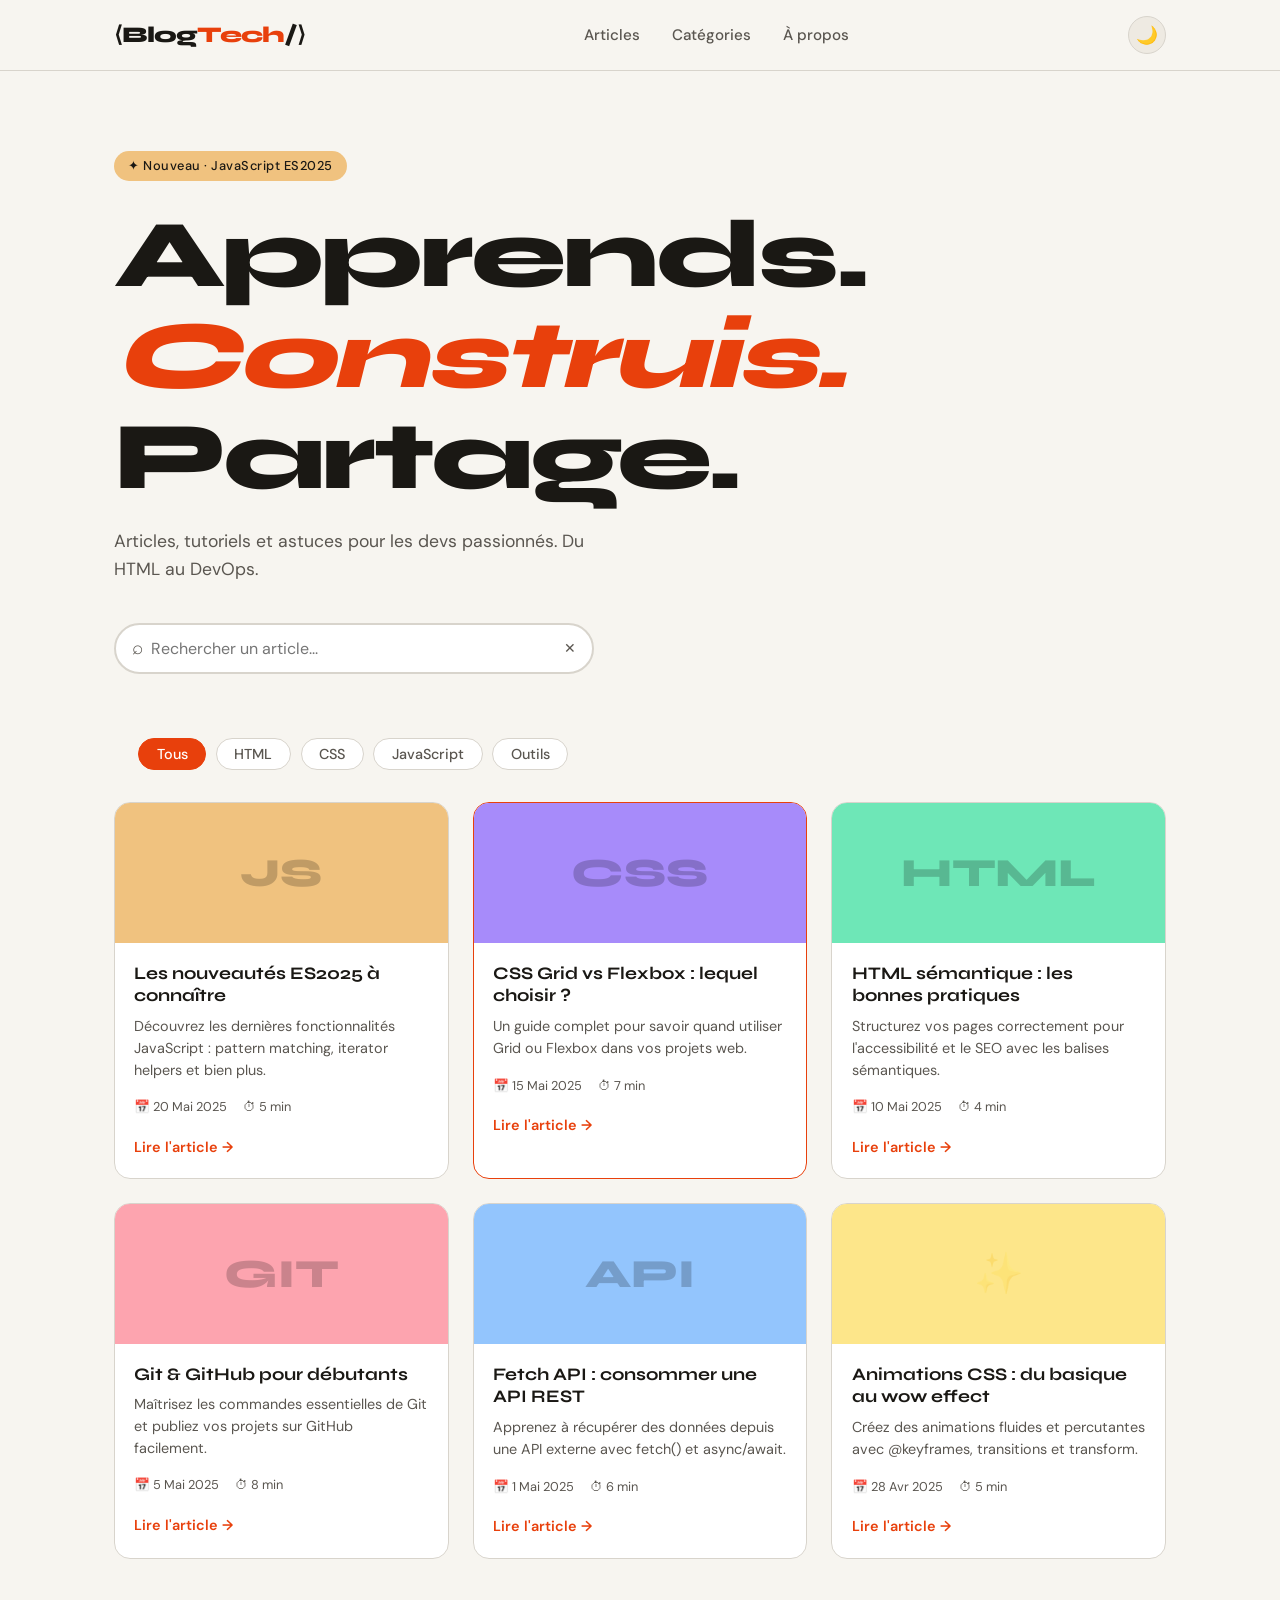
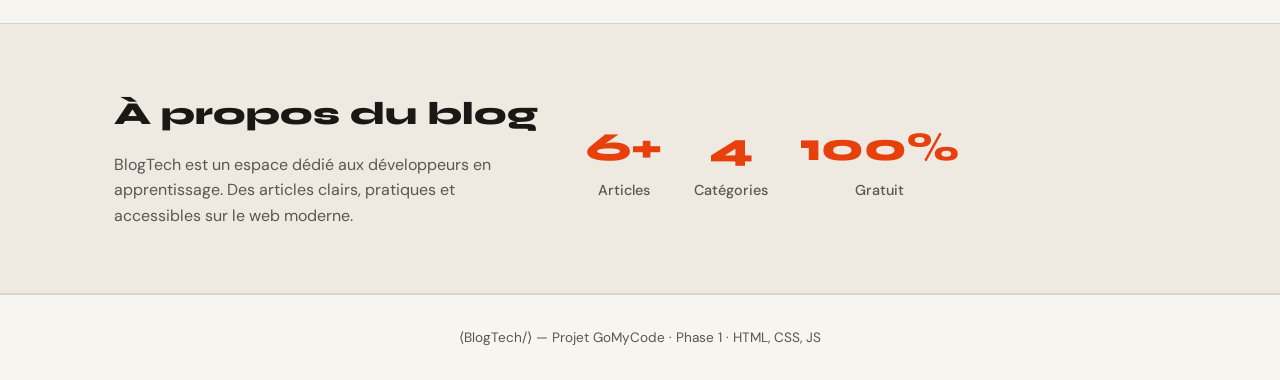
==== index.html @ 01973baa "Add files via upload" ====
<!DOCTYPE html>
<html lang="fr" data-theme="light">
<head>
  <meta charset="UTF-8" />
  <meta name="viewport" content="width=device-width, initial-scale=1.0"/>
  <title>Blog Tech — Articles & Tutoriels</title>
  <link rel="preconnect" href="https://fonts.googleapis.com">
  <link href="https://fonts.googleapis.com/css2?family=Syne:wght@700;800&family=DM+Sans:ital,wght@0,400;0,500;1,400&display=swap" rel="stylesheet">
  <link rel="stylesheet" href="style.css"/>
</head>
<body>

  <!-- HEADER -->
  <header class="header">
    <div class="header__inner">
      <a href="index.html" class="logo">⟨Blog<span>Tech</span>/⟩</a>
      <nav class="nav" id="nav">
        <a href="#articles">Articles</a>
        <a href="#categories">Catégories</a>
        <a href="#about">À propos</a>
      </nav>
      <div class="header__actions">
        <button class="theme-toggle" id="themeToggle" aria-label="Toggle dark mode">🌙</button>
        <button class="burger" id="burger" aria-label="Menu">
          <span></span><span></span><span></span>
        </button>
      </div>
    </div>
  </header>

  <!-- HERO -->
  <section class="hero">
    <div class="hero__tag">✦ Nouveau · JavaScript ES2025</div>
    <h1 class="hero__title">Apprends.<br><em>Construis.</em><br>Partage.</h1>
    <p class="hero__sub">Articles, tutoriels et astuces pour les devs passionnés. Du HTML au DevOps.</p>
    <div class="search-bar">
      <span class="search-icon">⌕</span>
      <input type="text" id="searchInput" placeholder="Rechercher un article..." />
      <button onclick="clearSearch()">✕</button>
    </div>
  </section>

  <!-- CATEGORIES -->
  <section class="categories" id="categories">
    <div class="container">
      <div class="filters" id="filters">
        <button class="filter-btn active" data-cat="all">Tous</button>
        <button class="filter-btn" data-cat="html">HTML</button>
        <button class="filter-btn" data-cat="css">CSS</button>
        <button class="filter-btn" data-cat="javascript">JavaScript</button>
        <button class="filter-btn" data-cat="outils">Outils</button>
      </div>
    </div>
  </section>

  <!-- ARTICLES GRID -->
  <main class="container" id="articles">
    <div class="articles-grid" id="articlesGrid">

      <article class="card" data-cat="javascript">
        <div class="card__badge">JavaScript</div>
        <div class="card__img" style="background:#f0c27f;">
          <span>JS</span>
        </div>
        <div class="card__body">
          <h2 class="card__title">Les nouveautés ES2025 à connaître</h2>
          <p class="card__desc">Découvrez les dernières fonctionnalités JavaScript : pattern matching, iterator helpers et bien plus.</p>
          <div class="card__meta">
            <span>📅 20 Mai 2025</span>
            <span>⏱ 5 min</span>
          </div>
          <a href="article.html" class="card__link">Lire l'article →</a>
        </div>
      </article>

      <article class="card featured" data-cat="css">
        <div class="card__badge">CSS</div>
        <div class="card__img" style="background:#a78bfa;">
          <span>CSS</span>
        </div>
        <div class="card__body">
          <h2 class="card__title">CSS Grid vs Flexbox : lequel choisir ?</h2>
          <p class="card__desc">Un guide complet pour savoir quand utiliser Grid ou Flexbox dans vos projets web.</p>
          <div class="card__meta">
            <span>📅 15 Mai 2025</span>
            <span>⏱ 7 min</span>
          </div>
          <a href="article.html" class="card__link">Lire l'article →</a>
        </div>
      </article>

      <article class="card" data-cat="html">
        <div class="card__badge">HTML</div>
        <div class="card__img" style="background:#6ee7b7;">
          <span>HTML</span>
        </div>
        <div class="card__body">
          <h2 class="card__title">HTML sémantique : les bonnes pratiques</h2>
          <p class="card__desc">Structurez vos pages correctement pour l'accessibilité et le SEO avec les balises sémantiques.</p>
          <div class="card__meta">
            <span>📅 10 Mai 2025</span>
            <span>⏱ 4 min</span>
          </div>
          <a href="article.html" class="card__link">Lire l'article →</a>
        </div>
      </article>

      <article class="card" data-cat="outils">
        <div class="card__badge">Outils</div>
        <div class="card__img" style="background:#fda4af;">
          <span>GIT</span>
        </div>
        <div class="card__body">
          <h2 class="card__title">Git & GitHub pour débutants</h2>
          <p class="card__desc">Maîtrisez les commandes essentielles de Git et publiez vos projets sur GitHub facilement.</p>
          <div class="card__meta">
            <span>📅 5 Mai 2025</span>
            <span>⏱ 8 min</span>
          </div>
          <a href="article.html" class="card__link">Lire l'article →</a>
        </div>
      </article>

      <article class="card" data-cat="javascript">
        <div class="card__badge">JavaScript</div>
        <div class="card__img" style="background:#93c5fd;">
          <span>API</span>
        </div>
        <div class="card__body">
          <h2 class="card__title">Fetch API : consommer une API REST</h2>
          <p class="card__desc">Apprenez à récupérer des données depuis une API externe avec fetch() et async/await.</p>
          <div class="card__meta">
            <span>📅 1 Mai 2025</span>
            <span>⏱ 6 min</span>
          </div>
          <a href="article.html" class="card__link">Lire l'article →</a>
        </div>
      </article>

      <article class="card" data-cat="css">
        <div class="card__badge">CSS</div>
        <div class="card__img" style="background:#fde68a;">
          <span>✨</span>
        </div>
        <div class="card__body">
          <h2 class="card__title">Animations CSS : du basique au wow effect</h2>
          <p class="card__desc">Créez des animations fluides et percutantes avec @keyframes, transitions et transform.</p>
          <div class="card__meta">
            <span>📅 28 Avr 2025</span>
            <span>⏱ 5 min</span>
          </div>
          <a href="article.html" class="card__link">Lire l'article →</a>
        </div>
      </article>

    </div>
    <p class="no-results" id="noResults" style="display:none;">Aucun article trouvé. 😕</p>
  </main>

  <!-- ABOUT -->
  <section class="about" id="about">
    <div class="container about__inner">
      <div class="about__text">
        <h2>À propos du blog</h2>
        <p>BlogTech est un espace dédié aux développeurs en apprentissage. Des articles clairs, pratiques et accessibles sur le web moderne.</p>
      </div>
      <div class="about__stats">
        <div class="stat"><span>6+</span>Articles</div>
        <div class="stat"><span>4</span>Catégories</div>
        <div class="stat"><span>100%</span>Gratuit</div>
      </div>
    </div>
  </section>

  <!-- FOOTER -->
  <footer class="footer">
    <p>⟨BlogTech/⟩ — Projet GoMyCode · Phase 1 · HTML, CSS, JS</p>
  </footer>

  <script src="script.js"></script>
</body>
</html>
---- style.css ----
/* ===== CSS VARIABLES ===== */
:root {
  --bg: #f7f5f0;
  --bg2: #eeeae2;
  --surface: #ffffff;
  --text: #1a1814;
  --text2: #5a5650;
  --accent: #e8400c;
  --accent2: #f0c27f;
  --border: #d8d4cc;
  --shadow: rgba(0,0,0,0.08);
  --radius: 16px;
  --font-head: 'Syne', sans-serif;
  --font-body: 'DM Sans', sans-serif;
}

[data-theme="dark"] {
  --bg: #0f0e0c;
  --bg2: #1a1916;
  --surface: #232220;
  --text: #f0ece4;
  --text2: #9a9690;
  --border: #333230;
  --shadow: rgba(0,0,0,0.3);
}

/* ===== RESET ===== */
*, *::before, *::after { box-sizing: border-box; margin: 0; padding: 0; }
html { scroll-behavior: smooth; }

body {
  font-family: var(--font-body);
  background: var(--bg);
  color: var(--text);
  transition: background 0.3s, color 0.3s;
  line-height: 1.6;
}

a { text-decoration: none; color: inherit; }
img { max-width: 100%; }

.container {
  max-width: 1100px;
  margin: 0 auto;
  padding: 0 1.5rem;
}

/* ===== HEADER ===== */
.header {
  position: sticky;
  top: 0;
  z-index: 100;
  background: var(--bg);
  border-bottom: 1px solid var(--border);
  backdrop-filter: blur(10px);
}

.header__inner {
  max-width: 1100px;
  margin: 0 auto;
  padding: 1rem 1.5rem;
  display: flex;
  align-items: center;
  justify-content: space-between;
  gap: 1rem;
}

.logo {
  font-family: var(--font-head);
  font-size: 1.4rem;
  font-weight: 800;
  letter-spacing: -1px;
}
.logo span { color: var(--accent); }

.nav {
  display: flex;
  gap: 2rem;
}

.nav a {
  font-size: 0.95rem;
  font-weight: 500;
  color: var(--text2);
  transition: color 0.2s;
  position: relative;
}

.nav a::after {
  content: '';
  position: absolute;
  bottom: -2px; left: 0;
  width: 0; height: 2px;
  background: var(--accent);
  transition: width 0.2s;
}

.nav a:hover { color: var(--text); }
.nav a:hover::after { width: 100%; }

.header__actions { display: flex; gap: 0.5rem; align-items: center; }

.theme-toggle {
  background: var(--bg2);
  border: 1px solid var(--border);
  border-radius: 50%;
  width: 38px; height: 38px;
  font-size: 1.1rem;
  cursor: pointer;
  transition: transform 0.2s;
}
.theme-toggle:hover { transform: rotate(20deg); }

.burger {
  display: none;
  flex-direction: column;
  gap: 5px;
  background: none;
  border: none;
  cursor: pointer;
  padding: 4px;
}
.burger span {
  display: block;
  width: 24px; height: 2px;
  background: var(--text);
  border-radius: 2px;
  transition: 0.3s;
}

/* ===== HERO ===== */
.hero {
  padding: 5rem 1.5rem 4rem;
  max-width: 1100px;
  margin: 0 auto;
}

.hero__tag {
  display: inline-block;
  background: var(--accent2);
  color: #1a1814;
  font-size: 0.8rem;
  font-weight: 500;
  padding: 0.3rem 0.9rem;
  border-radius: 999px;
  margin-bottom: 1.5rem;
  letter-spacing: 0.5px;
}

.hero__title {
  font-family: var(--font-head);
  font-size: clamp(3rem, 8vw, 6rem);
  font-weight: 800;
  line-height: 1.05;
  letter-spacing: -3px;
  margin-bottom: 1.2rem;
  animation: fadeUp 0.6s ease both;
}

.hero__title em {
  color: var(--accent);
  font-style: italic;
}

.hero__sub {
  font-size: 1.1rem;
  color: var(--text2);
  max-width: 500px;
  margin-bottom: 2.5rem;
  animation: fadeUp 0.6s 0.1s ease both;
}

/* ===== SEARCH ===== */
.search-bar {
  display: flex;
  align-items: center;
  background: var(--surface);
  border: 2px solid var(--border);
  border-radius: 999px;
  padding: 0.5rem 1rem;
  max-width: 480px;
  gap: 0.5rem;
  transition: border-color 0.2s;
  animation: fadeUp 0.6s 0.2s ease both;
}

.search-bar:focus-within { border-color: var(--accent); }

.search-icon { font-size: 1.2rem; color: var(--text2); }

.search-bar input {
  flex: 1;
  border: none;
  background: none;
  outline: none;
  font-size: 1rem;
  font-family: var(--font-body);
  color: var(--text);
}

.search-bar button {
  background: none;
  border: none;
  cursor: pointer;
  color: var(--text2);
  font-size: 0.9rem;
  transition: color 0.2s;
}
.search-bar button:hover { color: var(--accent); }

/* ===== CATEGORIES / FILTERS ===== */
.categories {
  padding: 0 0 2rem;
}

.filters {
  display: flex;
  gap: 0.6rem;
  flex-wrap: wrap;
  padding: 0 1.5rem;
  max-width: 1100px;
  margin: 0 auto;
}

.filter-btn {
  background: var(--surface);
  border: 1.5px solid var(--border);
  border-radius: 999px;
  padding: 0.4rem 1.1rem;
  font-size: 0.9rem;
  font-family: var(--font-body);
  font-weight: 500;
  cursor: pointer;
  color: var(--text2);
  transition: all 0.2s;
}

.filter-btn:hover,
.filter-btn.active {
  background: var(--accent);
  border-color: var(--accent);
  color: white;
}

/* ===== ARTICLES GRID ===== */
.articles-grid {
  display: grid;
  grid-template-columns: repeat(auto-fill, minmax(300px, 1fr));
  gap: 1.5rem;
  padding: 0 0 4rem;
}

/* ===== CARD ===== */
.card {
  background: var(--surface);
  border: 1.5px solid var(--border);
  border-radius: var(--radius);
  overflow: hidden;
  transition: transform 0.25s, box-shadow 0.25s;
  animation: fadeUp 0.5s ease both;
}

.card:hover {
  transform: translateY(-6px);
  box-shadow: 0 20px 40px var(--shadow);
}

.card.featured {
  grid-column: span 1;
  border-color: var(--accent);
}

.card__badge {
  position: absolute;
  top: 0.8rem; left: 0.8rem;
  background: rgba(0,0,0,0.5);
  color: white;
  font-size: 0.7rem;
  font-weight: 700;
  padding: 0.2rem 0.6rem;
  border-radius: 999px;
  letter-spacing: 0.5px;
  text-transform: uppercase;
}

.card__img {
  position: relative;
  height: 140px;
  display: flex;
  align-items: center;
  justify-content: center;
  font-family: var(--font-head);
  font-size: 2.5rem;
  font-weight: 800;
  color: rgba(0,0,0,0.2);
}

.card__body {
  padding: 1.2rem;
}

.card__title {
  font-family: var(--font-head);
  font-size: 1.1rem;
  font-weight: 700;
  margin-bottom: 0.5rem;
  line-height: 1.3;
}

.card__desc {
  font-size: 0.9rem;
  color: var(--text2);
  margin-bottom: 1rem;
  line-height: 1.5;
}

.card__meta {
  display: flex;
  gap: 1rem;
  font-size: 0.8rem;
  color: var(--text2);
  margin-bottom: 1rem;
}

.card__link {
  display: inline-block;
  color: var(--accent);
  font-weight: 600;
  font-size: 0.9rem;
  transition: gap 0.2s;
}
.card__link:hover { letter-spacing: 0.5px; }

.no-results {
  text-align: center;
  padding: 3rem;
  color: var(--text2);
  font-size: 1.1rem;
}

/* ===== ABOUT ===== */
.about {
  background: var(--bg2);
  border-top: 1px solid var(--border);
  border-bottom: 1px solid var(--border);
  padding: 4rem 1.5rem;
}

.about__inner {
  display: flex;
  gap: 3rem;
  align-items: center;
  flex-wrap: wrap;
}

.about__text h2 {
  font-family: var(--font-head);
  font-size: 2rem;
  font-weight: 800;
  margin-bottom: 0.8rem;
}

.about__text p {
  color: var(--text2);
  max-width: 400px;
}

.about__stats {
  display: flex;
  gap: 2rem;
  flex-wrap: wrap;
}

.stat {
  text-align: center;
}

.stat span {
  display: block;
  font-family: var(--font-head);
  font-size: 2.5rem;
  font-weight: 800;
  color: var(--accent);
}

.stat {
  font-size: 0.9rem;
  color: var(--text2);
  font-weight: 500;
}

/* ===== FOOTER ===== */
.footer {
  text-align: center;
  padding: 2rem 1.5rem;
  font-size: 0.85rem;
  color: var(--text2);
  border-top: 1px solid var(--border);
}

/* ===== ANIMATIONS ===== */
@keyframes fadeUp {
  from { opacity: 0; transform: translateY(20px); }
  to   { opacity: 1; transform: translateY(0); }
}

/* ===== RESPONSIVE ===== */
@media (max-width: 768px) {
  .nav {
    display: none;
    position: fixed;
    top: 65px; left: 0; right: 0;
    background: var(--bg);
    border-bottom: 1px solid var(--border);
    flex-direction: column;
    padding: 1.5rem;
    gap: 1.2rem;
    z-index: 99;
  }

  .nav.open { display: flex; }

  .burger { display: flex; }

  .hero__title { letter-spacing: -2px; }

  .articles-grid { grid-template-columns: 1fr; }

  .about__inner { flex-direction: column; gap: 2rem; }
}
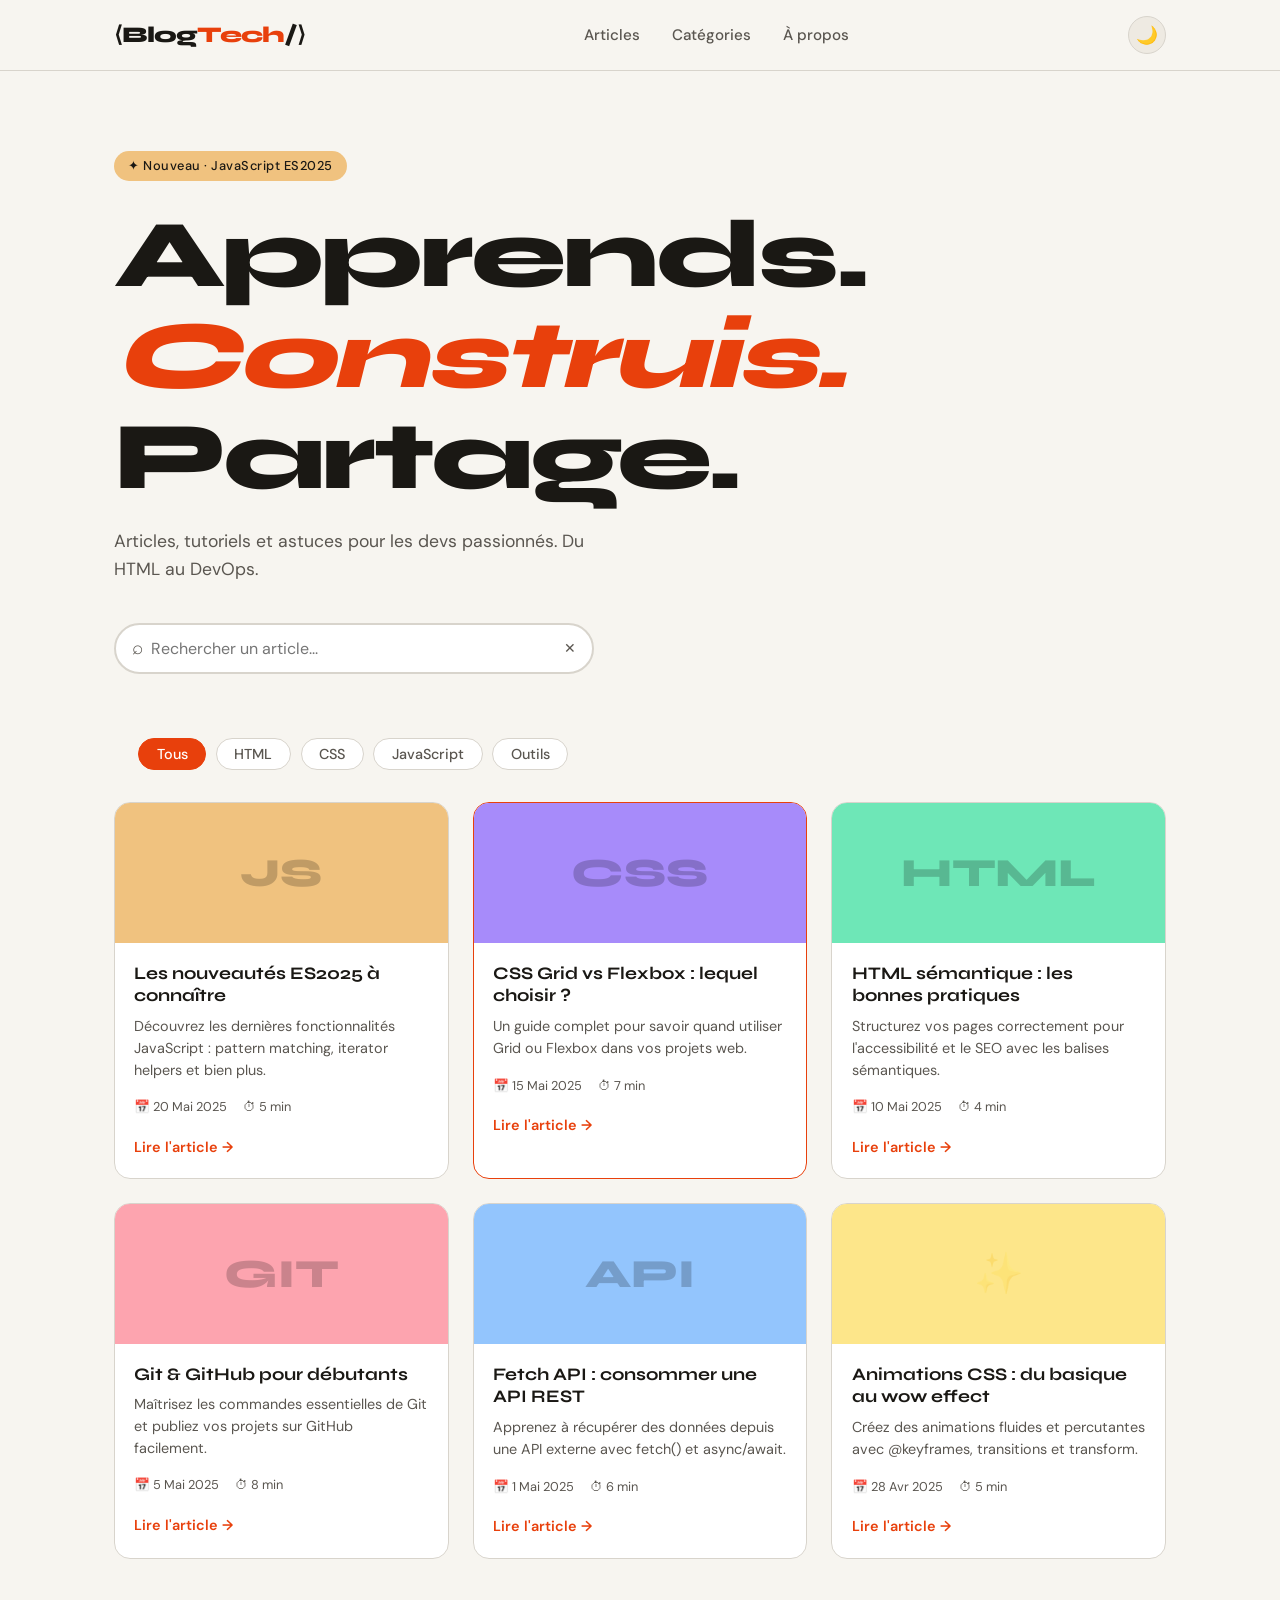
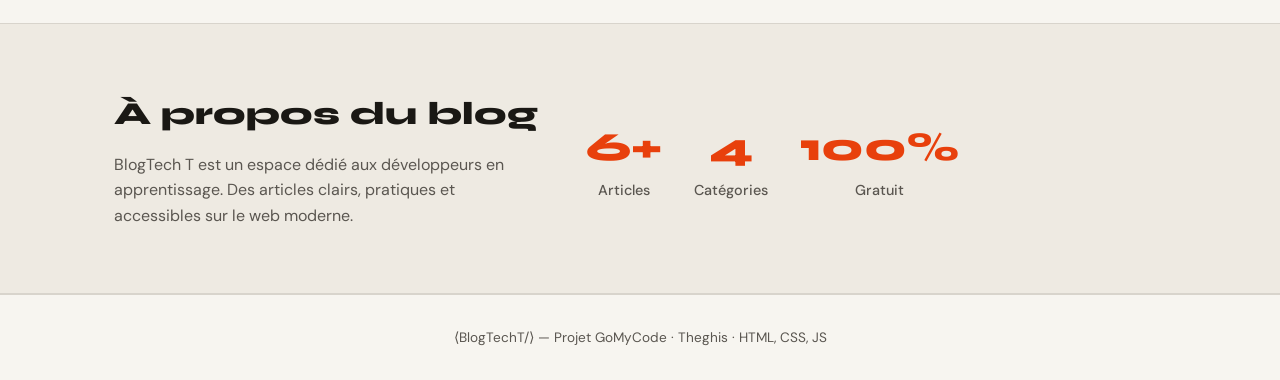
==== commit 65d7f3bc: "Modify blog title and update about section Updated the blog title and about section content." ====
--- a/index.html
+++ b/index.html
@@ -3,7 +3,7 @@
 <head>
   <meta charset="UTF-8" />
   <meta name="viewport" content="width=device-width, initial-scale=1.0"/>
-  <title>Blog Tech — Articles & Tutoriels</title>
+  <title>Blog Tech T — Articles & Tutoriels</title>
   <link rel="preconnect" href="https://fonts.googleapis.com">
   <link href="https://fonts.googleapis.com/css2?family=Syne:wght@700;800&family=DM+Sans:ital,wght@0,400;0,500;1,400&display=swap" rel="stylesheet">
   <link rel="stylesheet" href="style.css"/>
@@ -162,7 +162,7 @@
     <div class="container about__inner">
       <div class="about__text">
         <h2>À propos du blog</h2>
-        <p>BlogTech est un espace dédié aux développeurs en apprentissage. Des articles clairs, pratiques et accessibles sur le web moderne.</p>
+        <p>BlogTech T est un espace dédié aux développeurs en apprentissage. Des articles clairs, pratiques et accessibles sur le web moderne.</p>
       </div>
       <div class="about__stats">
         <div class="stat"><span>6+</span>Articles</div>
@@ -174,9 +174,9 @@
 
   <!-- FOOTER -->
   <footer class="footer">
-    <p>⟨BlogTech/⟩ — Projet GoMyCode · Phase 1 · HTML, CSS, JS</p>
+    <p>⟨BlogTechT/⟩ — Projet GoMyCode · Theghis · HTML, CSS, JS</p>
   </footer>
 
   <script src="script.js"></script>
 </body>
-</html>+</html>
